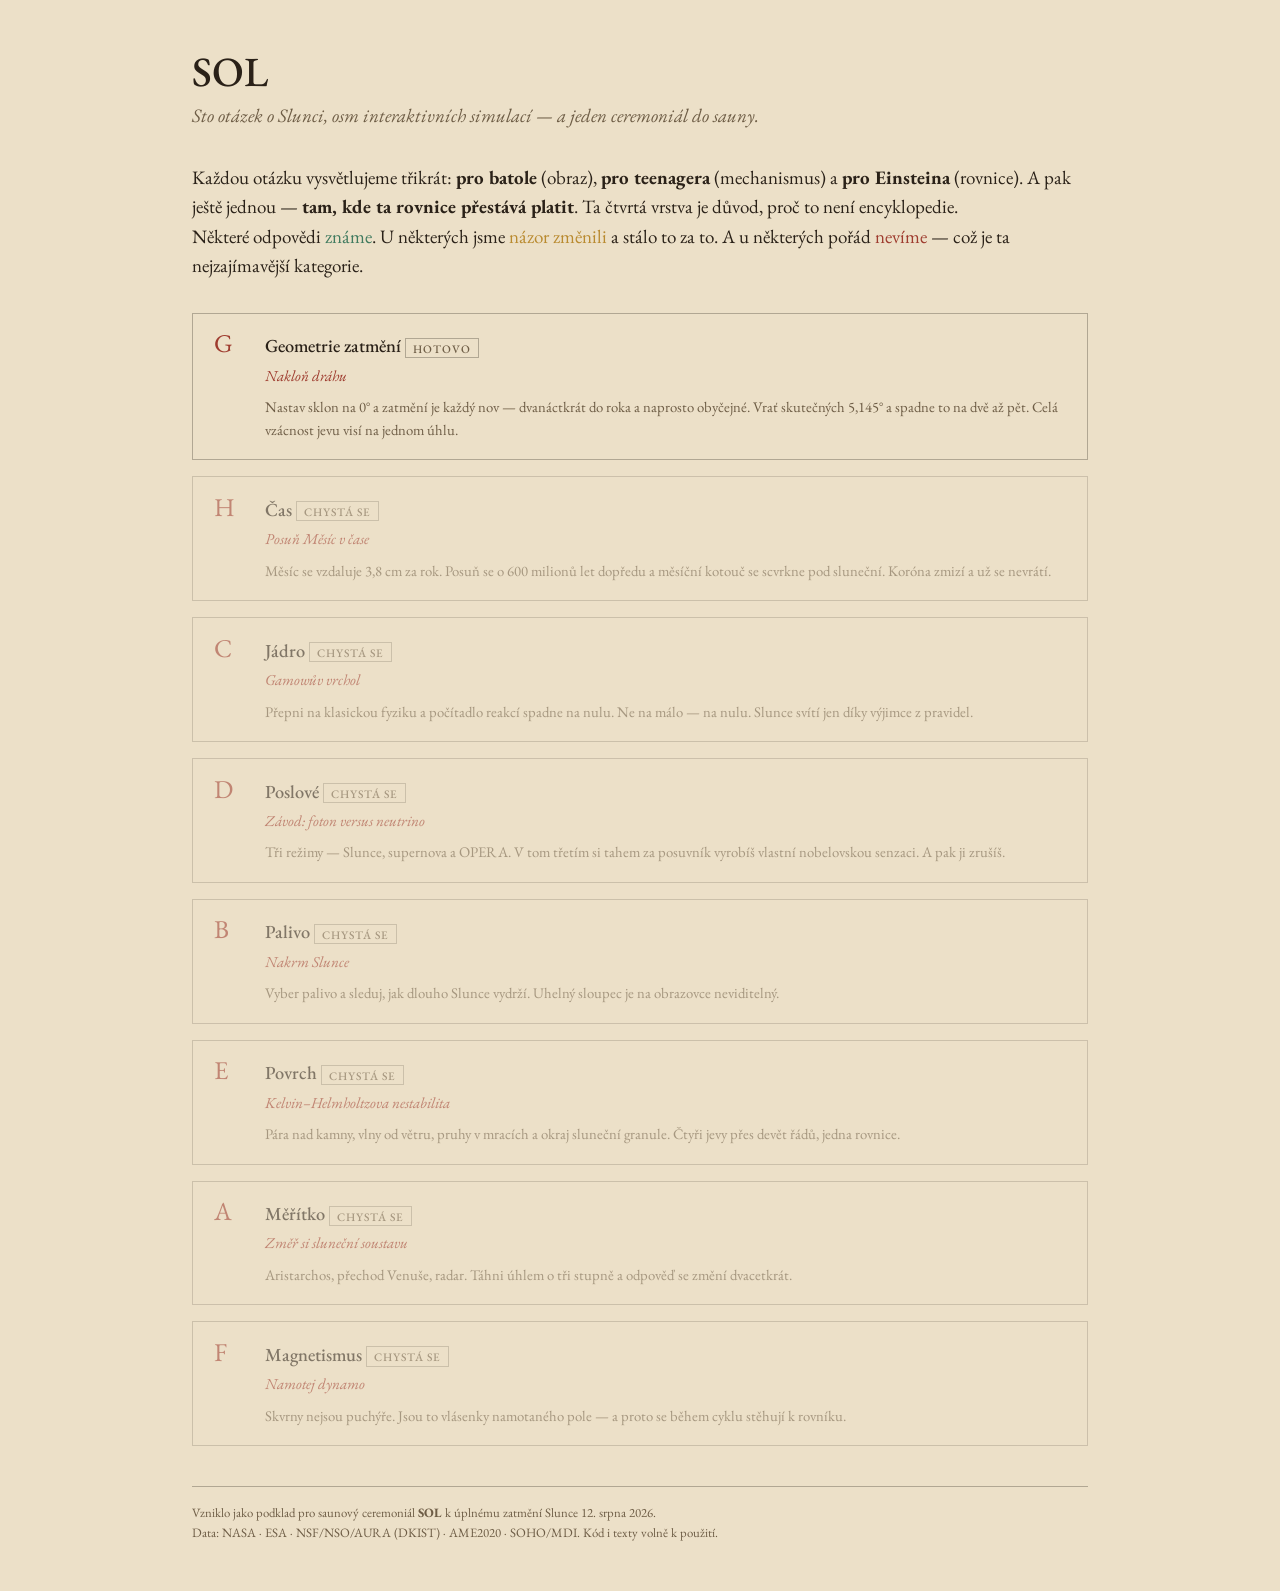
==== index.html @ dd9bbea6 "SOL: rozcestník a první simulace (geometrie zatmění) Nakloň dráhu — sklon dráhy Měsíce jako jediný d" ====
<!doctype html>
<html lang="cs">
<head>
<meta charset="utf-8">
<meta name="viewport" content="width=device-width, initial-scale=1">
<title>SOL — 100 otázek o Slunci</title>
<meta name="description" content="Osm oblastí, osm interaktivních simulací. Slunce od naivní představy po rovnice — a hlavně tam, kde rovnice přestávají platit.">
<link rel="stylesheet" href="assets/kodex.css">
<style>
  .oblasti { display: grid; gap: 1rem; margin: 2rem 0; }
  .oblast {
    border: 1px solid var(--hair);
    padding: 1.1rem 1.3rem;
    display: grid;
    grid-template-columns: 2.2rem 1fr;
    gap: .3rem 1rem;
    text-decoration: none;
    color: inherit;
    transition: border-color .15s;
  }
  .oblast:hover { border-color: var(--acc); }
  .oblast[aria-disabled="true"] { opacity: .55; pointer-events: none; }
  .pismeno {
    font-size: 1.6rem; color: var(--acc); line-height: 1;
    grid-row: 1 / span 3;
  }
  .oblast h2 { font-size: 1.15rem; font-weight: 500; margin: 0; }
  .oblast .sim { color: var(--acc); font-style: italic; font-size: .95rem; }
  .oblast .aha { border: 0; background: 0; padding: 0; margin: .2rem 0 0;
                 font-size: .92rem; color: var(--mut); }
  .stav { font-size: .72rem; letter-spacing: .08em; color: var(--mut);
          border: 1px solid var(--hair); padding: .1rem .45rem; }
</style>
</head>
<body>

<h1>SOL</h1>
<p class="podtitul">Sto otázek o Slunci, osm interaktivních simulací —
a jeden ceremoniál do sauny.</p>

<p>Každou otázku vysvětlujeme třikrát: <strong>pro batole</strong> (obraz),
<strong>pro teenagera</strong> (mechanismus) a <strong>pro Einsteina</strong> (rovnice).
A pak ještě jednou — <strong>tam, kde ta rovnice přestává platit</strong>.
Ta čtvrtá vrstva je důvod, proč to není encyklopedie.</p>

<p>Některé odpovědi <span style="color:var(--verd)">známe</span>.
U některých jsme <span style="color:var(--okr)">názor změnili</span>
a stálo to za to. A u některých pořád
<span style="color:var(--acc)">nevíme</span> — což je ta nejzajímavější kategorie.</p>

<div class="oblasti">

  <a class="oblast" href="sim/naklon-drahy.html">
    <span class="pismeno">G</span>
    <h2>Geometrie zatmění <span class="stav">HOTOVO</span></h2>
    <span class="sim">Nakloň dráhu</span>
    <p class="aha">Nastav sklon na 0° a zatmění je každý nov — dvanáctkrát do roka
      a naprosto obyčejné. Vrať skutečných 5,145° a spadne to na dvě až pět.
      Celá vzácnost jevu visí na jednom úhlu.</p>
  </a>

  <div class="oblast" aria-disabled="true">
    <span class="pismeno">H</span>
    <h2>Čas <span class="stav">CHYSTÁ SE</span></h2>
    <span class="sim">Posuň Měsíc v čase</span>
    <p class="aha">Měsíc se vzdaluje 3,8 cm za rok. Posuň se o 600 milionů let
      dopředu a měsíční kotouč se scvrkne pod sluneční. Koróna zmizí a už se nevrátí.</p>
  </div>

  <div class="oblast" aria-disabled="true">
    <span class="pismeno">C</span>
    <h2>Jádro <span class="stav">CHYSTÁ SE</span></h2>
    <span class="sim">Gamowův vrchol</span>
    <p class="aha">Přepni na klasickou fyziku a počítadlo reakcí spadne na nulu.
      Ne na málo — na nulu. Slunce svítí jen díky výjimce z pravidel.</p>
  </div>

  <div class="oblast" aria-disabled="true">
    <span class="pismeno">D</span>
    <h2>Poslové <span class="stav">CHYSTÁ SE</span></h2>
    <span class="sim">Závod: foton versus neutrino</span>
    <p class="aha">Tři režimy — Slunce, supernova a OPERA. V tom třetím si
      tahem za posuvník vyrobíš vlastní nobelovskou senzaci. A pak ji zrušíš.</p>
  </div>

  <div class="oblast" aria-disabled="true">
    <span class="pismeno">B</span>
    <h2>Palivo <span class="stav">CHYSTÁ SE</span></h2>
    <span class="sim">Nakrm Slunce</span>
    <p class="aha">Vyber palivo a sleduj, jak dlouho Slunce vydrží.
      Uhelný sloupec je na obrazovce neviditelný.</p>
  </div>

  <div class="oblast" aria-disabled="true">
    <span class="pismeno">E</span>
    <h2>Povrch <span class="stav">CHYSTÁ SE</span></h2>
    <span class="sim">Kelvin–Helmholtzova nestabilita</span>
    <p class="aha">Pára nad kamny, vlny od větru, pruhy v mracích a okraj sluneční
      granule. Čtyři jevy přes devět řádů, jedna rovnice.</p>
  </div>

  <div class="oblast" aria-disabled="true">
    <span class="pismeno">A</span>
    <h2>Měřítko <span class="stav">CHYSTÁ SE</span></h2>
    <span class="sim">Změř si sluneční soustavu</span>
    <p class="aha">Aristarchos, přechod Venuše, radar. Táhni úhlem o tři stupně
      a odpověď se změní dvacetkrát.</p>
  </div>

  <div class="oblast" aria-disabled="true">
    <span class="pismeno">F</span>
    <h2>Magnetismus <span class="stav">CHYSTÁ SE</span></h2>
    <span class="sim">Namotej dynamo</span>
    <p class="aha">Skvrny nejsou puchýře. Jsou to vlásenky namotaného pole —
      a proto se během cyklu stěhují k rovníku.</p>
  </div>

</div>

<div class="zdroje">
  Vzniklo jako podklad pro saunový ceremoniál <strong>SOL</strong>
  k úplnému zatmění Slunce 12. srpna 2026.<br>
  Data: NASA · ESA · NSF/NSO/AURA (DKIST) · AME2020 · SOHO/MDI.
  Kód i texty volně k použití.
</div>

</body>
</html>
---- assets/kodex.css ----
/* SOL — sdílená kodexová paleta pro všechny simulace.
   Stejné barvy jako kniha (sablona.typ), aby to drželo pohromadě. */

@import url('https://fonts.googleapis.com/css2?family=EB+Garamond:ital,wght@0,400;0,500;0,600;1,400&family=DM+Mono:wght@400;500&display=swap');

*, *::before, *::after { box-sizing: border-box; margin: 0; padding: 0; }

:root {
  --paper: #ECE0C8;
  --ink:   #2A2118;
  --mut:   #6E5D46;
  --acc:   #9E3B2E;
  --verd:  #3F7A5E;
  --okr:   #B98A2F;
  --hair:  rgba(42, 33, 24, .30);
  --tint:  rgba(255, 255, 255, .35);
}

@media (prefers-color-scheme: dark) {
  :root {
    --paper: #17130E;
    --ink:   #E8DCC4;
    --mut:   #A0906F;
    --hair:  rgba(232, 220, 196, .22);
    --tint:  rgba(255, 255, 255, .05);
  }
}

body {
  font-family: 'EB Garamond', Georgia, serif;
  background: var(--paper);
  color: var(--ink);
  line-height: 1.55;
  padding: clamp(1rem, 4vw, 3rem);
  max-width: 62rem;
  margin: 0 auto;
  font-size: clamp(16px, 1.05vw + 14px, 19px);
}

a { color: var(--acc); }

h1 {
  font-weight: 500;
  font-size: clamp(1.7rem, 3.4vw, 2.6rem);
  line-height: 1.15;
  margin-bottom: .35rem;
}

.podtitul {
  color: var(--mut);
  font-style: italic;
  margin-bottom: 2rem;
}

.zpet {
  display: inline-block;
  font-size: .85rem;
  color: var(--mut);
  text-decoration: none;
  margin-bottom: 1.4rem;
  letter-spacing: .04em;
}
.zpet:hover { color: var(--acc); }

/* ── ovládání ─────────────────────────────────────────── */
.ovladani {
  display: grid;
  gap: 1.1rem 1.6rem;
  grid-template-columns: repeat(auto-fit, minmax(15rem, 1fr));
  border: 1px solid var(--hair);
  background: var(--tint);
  padding: 1.1rem 1.3rem;
  margin: 1.5rem 0;
}

.rada label {
  display: flex;
  justify-content: space-between;
  align-items: baseline;
  gap: .8rem;
  font-size: .92rem;
  margin-bottom: .3rem;
}
.rada .hodnota {
  font-family: 'DM Mono', monospace;
  font-size: .88rem;
  color: var(--acc);
}

input[type=range] {
  width: 100%;
  accent-color: var(--acc);
  cursor: pointer;
}

button {
  font-family: inherit;
  font-size: .9rem;
  color: var(--ink);
  background: transparent;
  border: 1px solid var(--hair);
  padding: .4rem .9rem;
  cursor: pointer;
  transition: border-color .15s, color .15s;
}
button:hover  { border-color: var(--acc); color: var(--acc); }
button.aktiv  { border-color: var(--acc); color: var(--acc); background: var(--tint); }

/* ── plátno ───────────────────────────────────────────── */
canvas {
  display: block;
  width: 100%;
  height: auto;
  border: 1px solid var(--hair);
  background: var(--paper);
}

/* ── výsledky ─────────────────────────────────────────── */
.vysledky {
  display: grid;
  gap: 1rem;
  grid-template-columns: repeat(auto-fit, minmax(9rem, 1fr));
  margin: 1.4rem 0;
}
.karta {
  border: 1px solid var(--hair);
  padding: .8rem 1rem;
}
.karta .cislo {
  font-family: 'DM Mono', monospace;
  font-size: 1.7rem;
  color: var(--acc);
  line-height: 1.1;
}
.karta .popis {
  font-size: .82rem;
  color: var(--mut);
  margin-top: .2rem;
}

/* ── výkladové bloky ──────────────────────────────────── */
.aha {
  border: 1px solid var(--acc);
  background: var(--tint);
  padding: 1rem 1.2rem;
  margin: 1.6rem 0;
}
.aha strong { color: var(--acc); }

.poznamka {
  border-left: 2px solid var(--okr);
  padding-left: .9rem;
  color: var(--mut);
  font-size: .93rem;
  margin: 1.2rem 0;
}

.zdroje {
  border-top: 1px solid var(--hair);
  margin-top: 2.5rem;
  padding-top: 1rem;
  font-size: .8rem;
  color: var(--mut);
}
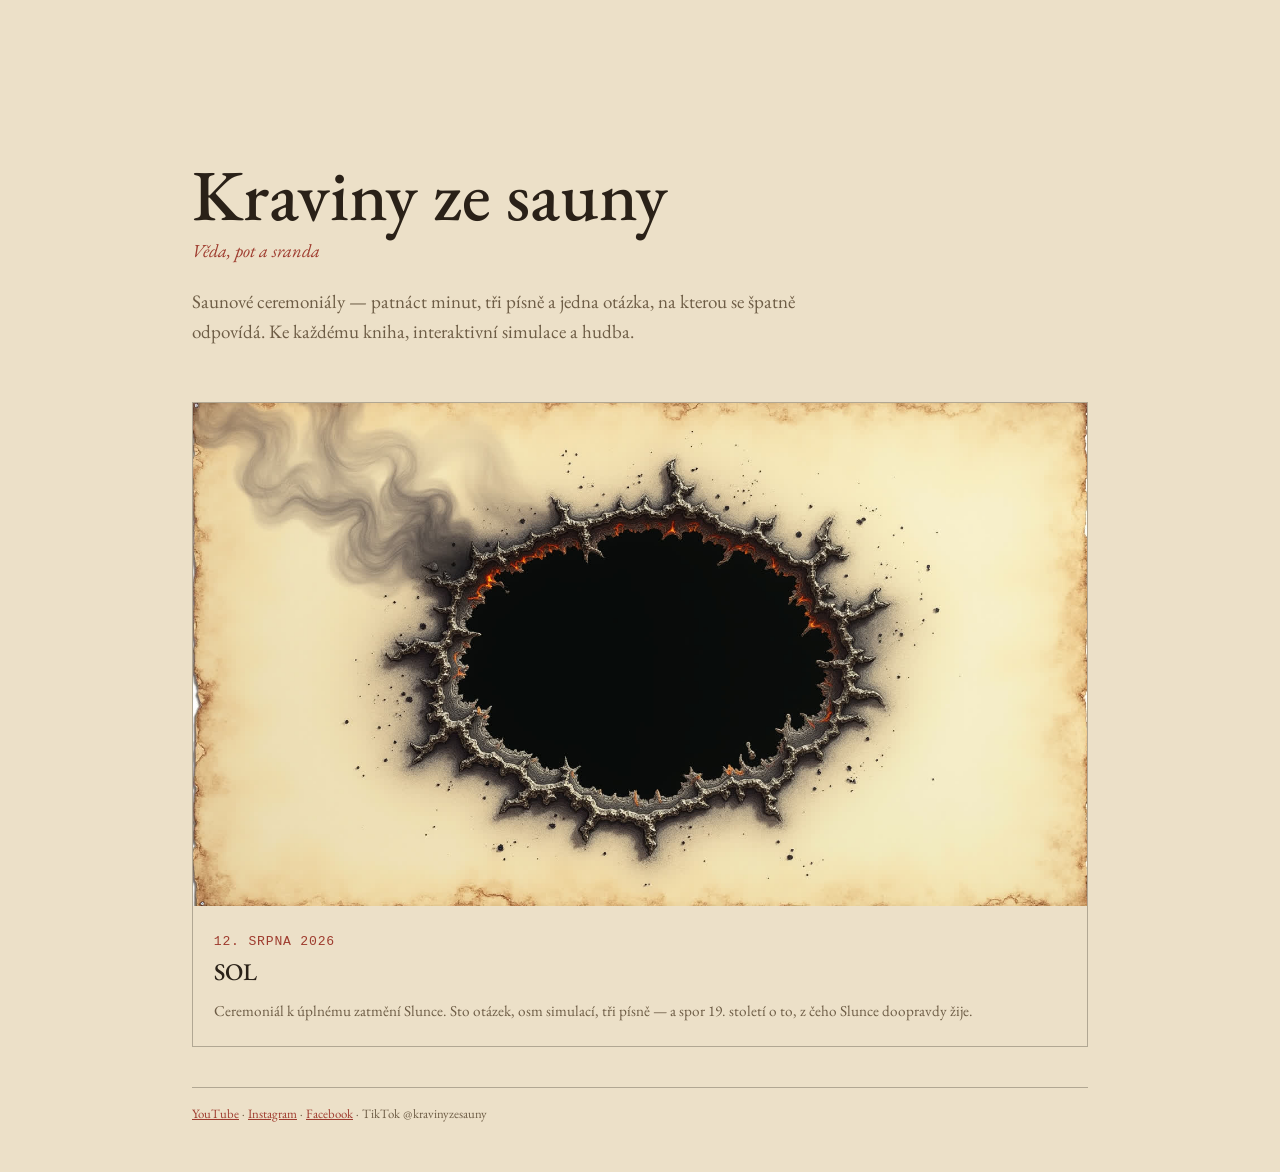
==== commit 8cafc6c5: "web: stránka ceremoniálu SOL, struktura /crm/<slug>/ Přestavěno na jednu stránku na ceremoniál, jak " ====
--- a/index.html
+++ b/index.html
@@ -3,125 +3,55 @@
 <head>
 <meta charset="utf-8">
 <meta name="viewport" content="width=device-width, initial-scale=1">
-<title>SOL — 100 otázek o Slunci</title>
-<meta name="description" content="Osm oblastí, osm interaktivních simulací. Slunce od naivní představy po rovnice — a hlavně tam, kde rovnice přestávají platit.">
+<title>Kraviny ze sauny — ceremoniály</title>
+<meta name="description" content="Saunové ceremoniály: věda, pot a sranda. Knihy, interaktivní simulace a hudba.">
 <link rel="stylesheet" href="assets/kodex.css">
 <style>
-  .oblasti { display: grid; gap: 1rem; margin: 2rem 0; }
-  .oblast {
-    border: 1px solid var(--hair);
-    padding: 1.1rem 1.3rem;
-    display: grid;
-    grid-template-columns: 2.2rem 1fr;
-    gap: .3rem 1rem;
-    text-decoration: none;
-    color: inherit;
-    transition: border-color .15s;
+  .hlava { padding: clamp(3rem,10vw,7rem) 0 clamp(2rem,5vw,3.5rem); }
+  .hlava h1 { font-size: clamp(2.4rem,7vw,4.5rem); line-height: .95; font-weight: 500; }
+  .hlava .tag { color: var(--acc); font-style: italic; font-size: 1.15rem; margin-top: .5rem; }
+  .hlava p { color: var(--mut); max-width: 42rem; margin-top: 1.4rem; }
+
+  .crm { display: grid; gap: 1.4rem; grid-template-columns: repeat(auto-fit,minmax(20rem,1fr)); }
+  .polozka {
+    border: 1px solid var(--hair); text-decoration: none; color: inherit;
+    display: block; overflow: hidden; transition: border-color .15s, transform .15s;
   }
-  .oblast:hover { border-color: var(--acc); }
-  .oblast[aria-disabled="true"] { opacity: .55; pointer-events: none; }
-  .pismeno {
-    font-size: 1.6rem; color: var(--acc); line-height: 1;
-    grid-row: 1 / span 3;
-  }
-  .oblast h2 { font-size: 1.15rem; font-weight: 500; margin: 0; }
-  .oblast .sim { color: var(--acc); font-style: italic; font-size: .95rem; }
-  .oblast .aha { border: 0; background: 0; padding: 0; margin: .2rem 0 0;
-                 font-size: .92rem; color: var(--mut); }
-  .stav { font-size: .72rem; letter-spacing: .08em; color: var(--mut);
-          border: 1px solid var(--hair); padding: .1rem .45rem; }
+  a.polozka:hover { border-color: var(--acc); transform: translateY(-2px); }
+  .polozka img { width: 100%; display: block; aspect-ratio: 16/9; object-fit: cover; }
+  .polozka .telo { padding: 1.1rem 1.3rem 1.4rem; }
+  .polozka h2 { font-size: 1.5rem; font-weight: 500; margin-bottom: .2rem; }
+  .polozka .kdy { font-family:'DMM',monospace; font-size:.82rem; color: var(--acc); letter-spacing:.06em; }
+  .polozka p { font-size: .95rem; color: var(--mut); margin-top: .6rem; }
 </style>
 </head>
 <body>
 
-<h1>SOL</h1>
-<p class="podtitul">Sto otázek o Slunci, osm interaktivních simulací —
-a jeden ceremoniál do sauny.</p>
+<div class="hlava">
+  <h1>Kraviny ze sauny</h1>
+  <p class="tag">Věda, pot a sranda</p>
+  <p>Saunové ceremoniály — patnáct minut, tři písně a jedna otázka,
+     na kterou se špatně odpovídá. Ke každému kniha, interaktivní simulace
+     a hudba.</p>
+</div>
 
-<p>Každou otázku vysvětlujeme třikrát: <strong>pro batole</strong> (obraz),
-<strong>pro teenagera</strong> (mechanismus) a <strong>pro Einsteina</strong> (rovnice).
-A pak ještě jednou — <strong>tam, kde ta rovnice přestává platit</strong>.
-Ta čtvrtá vrstva je důvod, proč to není encyklopedie.</p>
-
-<p>Některé odpovědi <span style="color:var(--verd)">známe</span>.
-U některých jsme <span style="color:var(--okr)">názor změnili</span>
-a stálo to za to. A u některých pořád
-<span style="color:var(--acc)">nevíme</span> — což je ta nejzajímavější kategorie.</p>
-
-<div class="oblasti">
-
-  <a class="oblast" href="sim/naklon-drahy.html">
-    <span class="pismeno">G</span>
-    <h2>Geometrie zatmění <span class="stav">HOTOVO</span></h2>
-    <span class="sim">Nakloň dráhu</span>
-    <p class="aha">Nastav sklon na 0° a zatmění je každý nov — dvanáctkrát do roka
-      a naprosto obyčejné. Vrať skutečných 5,145° a spadne to na dvě až pět.
-      Celá vzácnost jevu visí na jednom úhlu.</p>
+<div class="crm">
+  <a class="polozka" href="crm/sol/">
+    <img src="crm/sol/img/hero_papir.jpg" alt="Prohořelý papír, kterým prosvítá Slunce">
+    <div class="telo">
+      <span class="kdy">12. SRPNA 2026</span>
+      <h2>SOL</h2>
+      <p>Ceremoniál k úplnému zatmění Slunce. Sto otázek, osm simulací,
+         tři písně — a spor 19. století o to, z čeho Slunce doopravdy žije.</p>
+    </div>
   </a>
-
-  <div class="oblast" aria-disabled="true">
-    <span class="pismeno">H</span>
-    <h2>Čas <span class="stav">CHYSTÁ SE</span></h2>
-    <span class="sim">Posuň Měsíc v čase</span>
-    <p class="aha">Měsíc se vzdaluje 3,8 cm za rok. Posuň se o 600 milionů let
-      dopředu a měsíční kotouč se scvrkne pod sluneční. Koróna zmizí a už se nevrátí.</p>
-  </div>
-
-  <div class="oblast" aria-disabled="true">
-    <span class="pismeno">C</span>
-    <h2>Jádro <span class="stav">CHYSTÁ SE</span></h2>
-    <span class="sim">Gamowův vrchol</span>
-    <p class="aha">Přepni na klasickou fyziku a počítadlo reakcí spadne na nulu.
-      Ne na málo — na nulu. Slunce svítí jen díky výjimce z pravidel.</p>
-  </div>
-
-  <div class="oblast" aria-disabled="true">
-    <span class="pismeno">D</span>
-    <h2>Poslové <span class="stav">CHYSTÁ SE</span></h2>
-    <span class="sim">Závod: foton versus neutrino</span>
-    <p class="aha">Tři režimy — Slunce, supernova a OPERA. V tom třetím si
-      tahem za posuvník vyrobíš vlastní nobelovskou senzaci. A pak ji zrušíš.</p>
-  </div>
-
-  <div class="oblast" aria-disabled="true">
-    <span class="pismeno">B</span>
-    <h2>Palivo <span class="stav">CHYSTÁ SE</span></h2>
-    <span class="sim">Nakrm Slunce</span>
-    <p class="aha">Vyber palivo a sleduj, jak dlouho Slunce vydrží.
-      Uhelný sloupec je na obrazovce neviditelný.</p>
-  </div>
-
-  <div class="oblast" aria-disabled="true">
-    <span class="pismeno">E</span>
-    <h2>Povrch <span class="stav">CHYSTÁ SE</span></h2>
-    <span class="sim">Kelvin–Helmholtzova nestabilita</span>
-    <p class="aha">Pára nad kamny, vlny od větru, pruhy v mracích a okraj sluneční
-      granule. Čtyři jevy přes devět řádů, jedna rovnice.</p>
-  </div>
-
-  <div class="oblast" aria-disabled="true">
-    <span class="pismeno">A</span>
-    <h2>Měřítko <span class="stav">CHYSTÁ SE</span></h2>
-    <span class="sim">Změř si sluneční soustavu</span>
-    <p class="aha">Aristarchos, přechod Venuše, radar. Táhni úhlem o tři stupně
-      a odpověď se změní dvacetkrát.</p>
-  </div>
-
-  <div class="oblast" aria-disabled="true">
-    <span class="pismeno">F</span>
-    <h2>Magnetismus <span class="stav">CHYSTÁ SE</span></h2>
-    <span class="sim">Namotej dynamo</span>
-    <p class="aha">Skvrny nejsou puchýře. Jsou to vlásenky namotaného pole —
-      a proto se během cyklu stěhují k rovníku.</p>
-  </div>
-
 </div>
 
 <div class="zdroje">
-  Vzniklo jako podklad pro saunový ceremoniál <strong>SOL</strong>
-  k úplnému zatmění Slunce 12. srpna 2026.<br>
-  Data: NASA · ESA · NSF/NSO/AURA (DKIST) · AME2020 · SOHO/MDI.
-  Kód i texty volně k použití.
+  <a href="https://youtube.com/@kravinyzesauny">YouTube</a> ·
+  <a href="https://instagram.com/kravinyzesauny">Instagram</a> ·
+  <a href="https://facebook.com/kravinyzesauny">Facebook</a> ·
+  TikTok @kravinyzesauny
 </div>
 
 </body>
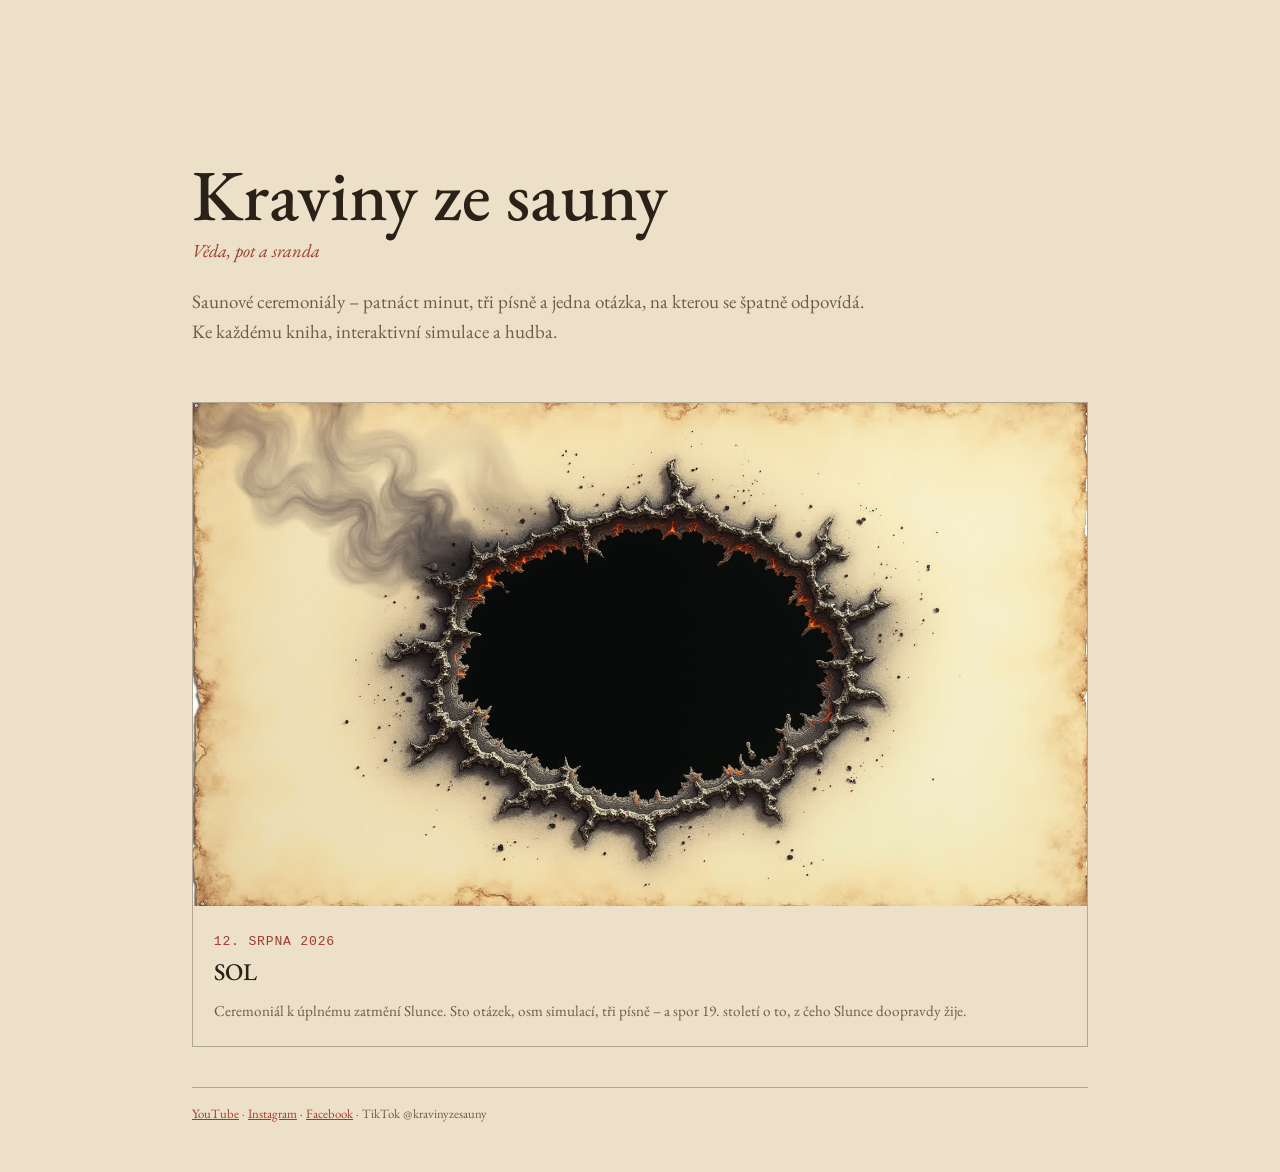
==== commit fb68d51f: "Web: pomlčky na en dash podle české typografie Em dash je anglosaská konvence, česká sazba používá j" ====
--- a/index.html
+++ b/index.html
@@ -3,7 +3,7 @@
 <head>
 <meta charset="utf-8">
 <meta name="viewport" content="width=device-width, initial-scale=1">
-<title>Kraviny ze sauny — ceremoniály</title>
+<title>Kraviny ze sauny – ceremoniály</title>
 <meta name="description" content="Saunové ceremoniály: věda, pot a sranda. Knihy, interaktivní simulace a hudba.">
 <link rel="stylesheet" href="assets/kodex.css">
 <style>
@@ -30,7 +30,7 @@
 <div class="hlava">
   <h1>Kraviny ze sauny</h1>
   <p class="tag">Věda, pot a sranda</p>
-  <p>Saunové ceremoniály — patnáct minut, tři písně a jedna otázka,
+  <p>Saunové ceremoniály – patnáct minut, tři písně a jedna otázka,
      na kterou se špatně odpovídá. Ke každému kniha, interaktivní simulace
      a hudba.</p>
 </div>
@@ -42,7 +42,7 @@
       <span class="kdy">12. SRPNA 2026</span>
       <h2>SOL</h2>
       <p>Ceremoniál k úplnému zatmění Slunce. Sto otázek, osm simulací,
-         tři písně — a spor 19. století o to, z čeho Slunce doopravdy žije.</p>
+         tři písně – a spor 19. století o to, z čeho Slunce doopravdy žije.</p>
     </div>
   </a>
 </div>
